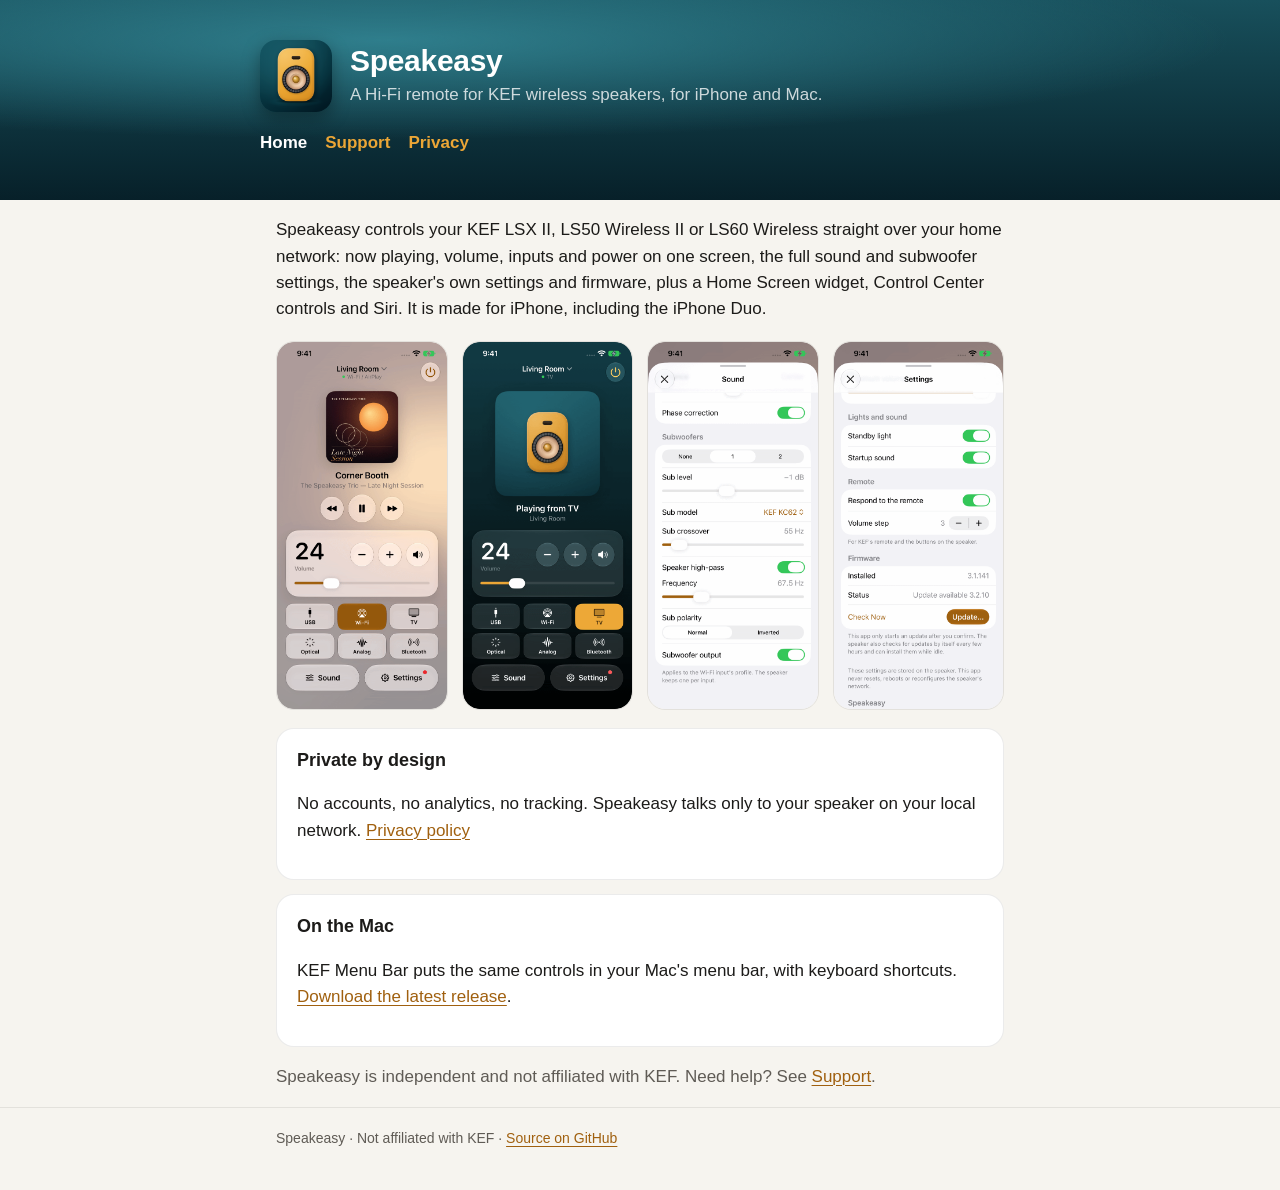
==== docs/index.html @ 291d0698 "Add a small GitHub Pages site with Support and Privacy pages docs/index.html, docs/support/ and docs" ====
<!doctype html>
<html lang="en">
<head>
  <meta charset="utf-8">
  <meta name="viewport" content="width=device-width, initial-scale=1">
  <title>Speakeasy</title>
  <meta name="description" content="Speakeasy is a native iPhone remote for KEF wireless speakers, with widgets, Control Center and Siri. Also available: KEF Menu Bar for Mac.">
  <meta name="color-scheme" content="light dark">
  <link rel="stylesheet" href="site.css">
  <link rel="icon" href="speakeasy-icon.png">
</head>
<body>
  <header class="hero">
    <div class="wrap">
      <img class="icon" src="speakeasy-icon.png" alt="">
      <div>
        <h1>Speakeasy</h1>
        <p>A Hi-Fi remote for KEF wireless speakers, for iPhone and Mac.</p>
      </div>
    </div>
    <div class="wrap">
      <nav class="top" aria-label="Site">
        <a href="./" aria-current="page">Home</a>
        <a href="support/">Support</a>
        <a href="privacy/">Privacy</a>
      </nav>
    </div>
  </header>

  <main class="wrap">
    <p>Speakeasy controls your KEF LSX II, LS50 Wireless II or LS60 Wireless straight over your home network: now playing, volume, inputs and power on one screen, the full sound and subwoofer settings, the speaker's own settings and firmware, plus a Home Screen widget, Control Center controls and Siri. It is made for iPhone, including the iPhone Duo.</p>

    <div class="shots">
      <img src="screenshots/01-remote.png" alt="The remote: album art, play controls, volume and inputs">
      <img src="screenshots/02-no-artwork-dark.png" alt="The remote in dark mode on the TV input">
      <img src="screenshots/03-sound.png" alt="Sound settings with the subwoofer section">
      <img src="screenshots/04-settings.png" alt="Speaker settings and firmware">
    </div>

    <div class="card">
      <h3>Private by design</h3>
      <p>No accounts, no analytics, no tracking. Speakeasy talks only to your speaker on your local network. <a href="privacy/">Privacy policy</a></p>
    </div>

    <div class="card">
      <h3>On the Mac</h3>
      <p>KEF Menu Bar puts the same controls in your Mac's menu bar, with keyboard shortcuts. <a href="https://github.com/zalberico/kef-menubar/releases/latest">Download the latest release</a>.</p>
    </div>

    <p class="muted">Speakeasy is independent and not affiliated with KEF. Need help? See <a href="support/">Support</a>.</p>
  </main>

  <footer>
    <div class="wrap">Speakeasy · Not affiliated with KEF · <a href="https://github.com/zalberico/kef-menubar">Source on GitHub</a></div>
  </footer>
</body>
</html>
---- docs/site.css ----
:root {
  --teal-top: #18505c;
  --teal-bottom: #072029;
  --teal-glow: #2f7e8c;
  --saffron: #eba636;
  --saffron-deep: #a0600f;
  --bg: #f6f4ef;
  --card: #ffffff;
  --text: #1c1b19;
  --muted: #5f5b55;
  --rule: rgba(0, 0, 0, 0.08);
  --link: var(--saffron-deep);
}
@media (prefers-color-scheme: dark) {
  :root {
    --bg: #0b1418;
    --card: #12212a;
    --text: #f2efe9;
    --muted: #a8b3b6;
    --rule: rgba(255, 255, 255, 0.10);
    --link: var(--saffron);
  }
}
* { box-sizing: border-box; }
html { -webkit-text-size-adjust: 100%; }
body {
  margin: 0;
  background: var(--bg);
  color: var(--text);
  font: 17px/1.55 -apple-system, BlinkMacSystemFont, "SF Pro Text", "Helvetica Neue", Helvetica, Arial, sans-serif;
}
a { color: var(--link); text-decoration-thickness: 1px; text-underline-offset: 3px; }
header.hero {
  background: radial-gradient(120% 90% at 30% 20%, var(--teal-glow) 0%, transparent 55%),
              linear-gradient(180deg, var(--teal-top), var(--teal-bottom));
  color: #fff;
  padding: 40px 16px 44px;
}
.wrap { max-width: 760px; margin: 0 auto; padding: 0 16px; }
header.hero .wrap { padding: 0; display: flex; gap: 18px; align-items: center; }
header.hero img.icon { width: 72px; height: 72px; border-radius: 16px; flex: none; box-shadow: 0 6px 18px rgba(0,0,0,.35); }
header.hero h1 { margin: 0; font-size: 30px; line-height: 1.15; letter-spacing: -0.01em; }
header.hero p { margin: 4px 0 0; color: rgba(255,255,255,.78); }
nav.top { margin-top: 18px; display: flex; gap: 18px; flex-wrap: wrap; }
nav.top a { color: var(--saffron); text-decoration: none; font-weight: 600; }
nav.top a[aria-current="page"] { color: #fff; }
main { padding: 28px 0 48px; }
h2 { font-size: 22px; margin: 32px 0 10px; letter-spacing: -0.01em; }
h3 { font-size: 18px; margin: 22px 0 6px; }
p, li { color: var(--text); }
.muted { color: var(--muted); }
.card {
  background: var(--card);
  border: 1px solid var(--rule);
  border-radius: 18px;
  padding: 18px 20px;
  margin: 14px 0;
}
.card h3:first-child { margin-top: 0; }
.button {
  display: inline-block;
  background: var(--saffron);
  color: #241703;
  font-weight: 650;
  text-decoration: none;
  padding: 11px 20px;
  border-radius: 999px;
}
.shots { display: grid; grid-template-columns: repeat(auto-fill, minmax(150px, 1fr)); gap: 14px; margin: 18px 0; }
.shots img { width: 100%; height: auto; border-radius: 18px; border: 1px solid var(--rule); }
table { border-collapse: collapse; width: 100%; }
td, th { text-align: left; padding: 8px 0; border-bottom: 1px solid var(--rule); vertical-align: top; }
th { width: 38%; color: var(--muted); font-weight: 500; padding-right: 12px; }
footer { border-top: 1px solid var(--rule); padding: 20px 0 40px; color: var(--muted); font-size: 14px; }
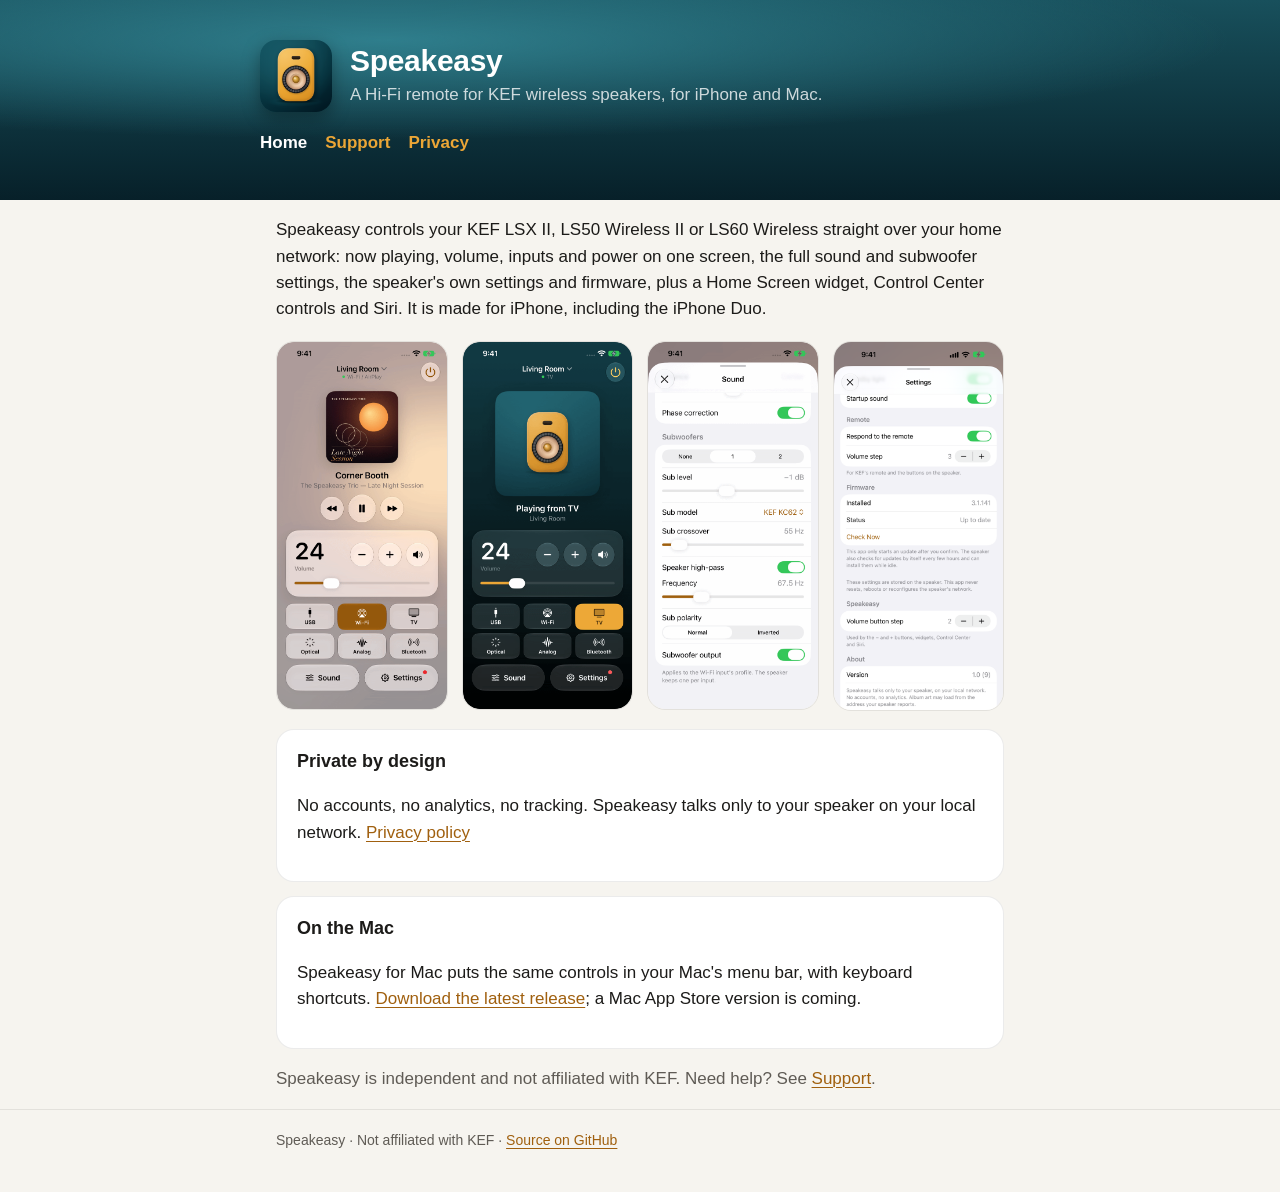
==== commit 83d52aaf: "Rename the Mac app to Speakeasy The menu bar app is now Speakeasy everywhere people see it: bundle a" ====
--- a/docs/index.html
+++ b/docs/index.html
@@ -4,7 +4,7 @@
   <meta charset="utf-8">
   <meta name="viewport" content="width=device-width, initial-scale=1">
   <title>Speakeasy</title>
-  <meta name="description" content="Speakeasy is a native iPhone remote for KEF wireless speakers, with widgets, Control Center and Siri. Also available: KEF Menu Bar for Mac.">
+  <meta name="description" content="Speakeasy is a native iPhone remote for KEF wireless speakers, with widgets, Control Center and Siri. Also available: Speakeasy for Mac, in the menu bar.">
   <meta name="color-scheme" content="light dark">
   <link rel="stylesheet" href="site.css">
   <link rel="icon" href="speakeasy-icon.png">
@@ -44,7 +44,7 @@
 
     <div class="card">
       <h3>On the Mac</h3>
-      <p>KEF Menu Bar puts the same controls in your Mac's menu bar, with keyboard shortcuts. <a href="https://github.com/zalberico/kef-menubar/releases/latest">Download the latest release</a>.</p>
+      <p>Speakeasy for Mac puts the same controls in your Mac's menu bar, with keyboard shortcuts. <a href="https://github.com/zalberico/kef-menubar/releases/latest">Download the latest release</a>; a Mac App Store version is coming.</p>
     </div>
 
     <p class="muted">Speakeasy is independent and not affiliated with KEF. Need help? See <a href="support/">Support</a>.</p>
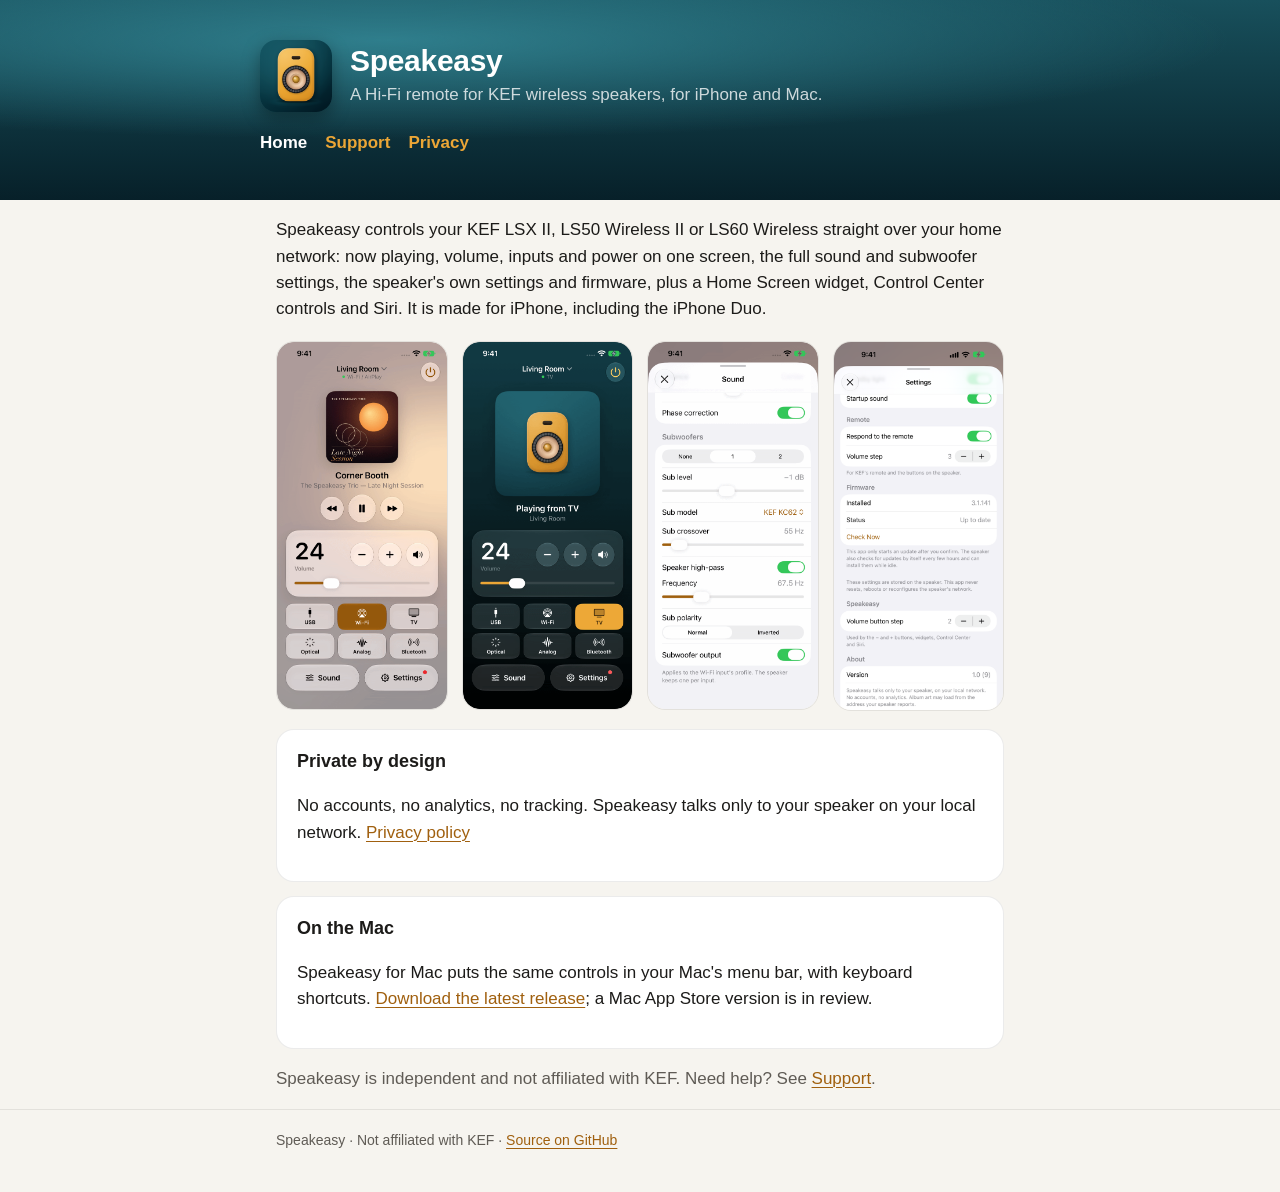
==== commit 95f055c1: "Point links at the renamed speakeasy repo and site The repository is now zalberico/speakeasy, so its" ====
--- a/docs/index.html
+++ b/docs/index.html
@@ -44,14 +44,14 @@
 
     <div class="card">
       <h3>On the Mac</h3>
-      <p>Speakeasy for Mac puts the same controls in your Mac's menu bar, with keyboard shortcuts. <a href="https://github.com/zalberico/kef-menubar/releases/latest">Download the latest release</a>; a Mac App Store version is coming.</p>
+      <p>Speakeasy for Mac puts the same controls in your Mac's menu bar, with keyboard shortcuts. <a href="https://github.com/zalberico/speakeasy/releases/latest">Download the latest release</a>; a Mac App Store version is in review.</p>
     </div>
 
     <p class="muted">Speakeasy is independent and not affiliated with KEF. Need help? See <a href="support/">Support</a>.</p>
   </main>
 
   <footer>
-    <div class="wrap">Speakeasy · Not affiliated with KEF · <a href="https://github.com/zalberico/kef-menubar">Source on GitHub</a></div>
+    <div class="wrap">Speakeasy · Not affiliated with KEF · <a href="https://github.com/zalberico/speakeasy">Source on GitHub</a></div>
   </footer>
 </body>
 </html>
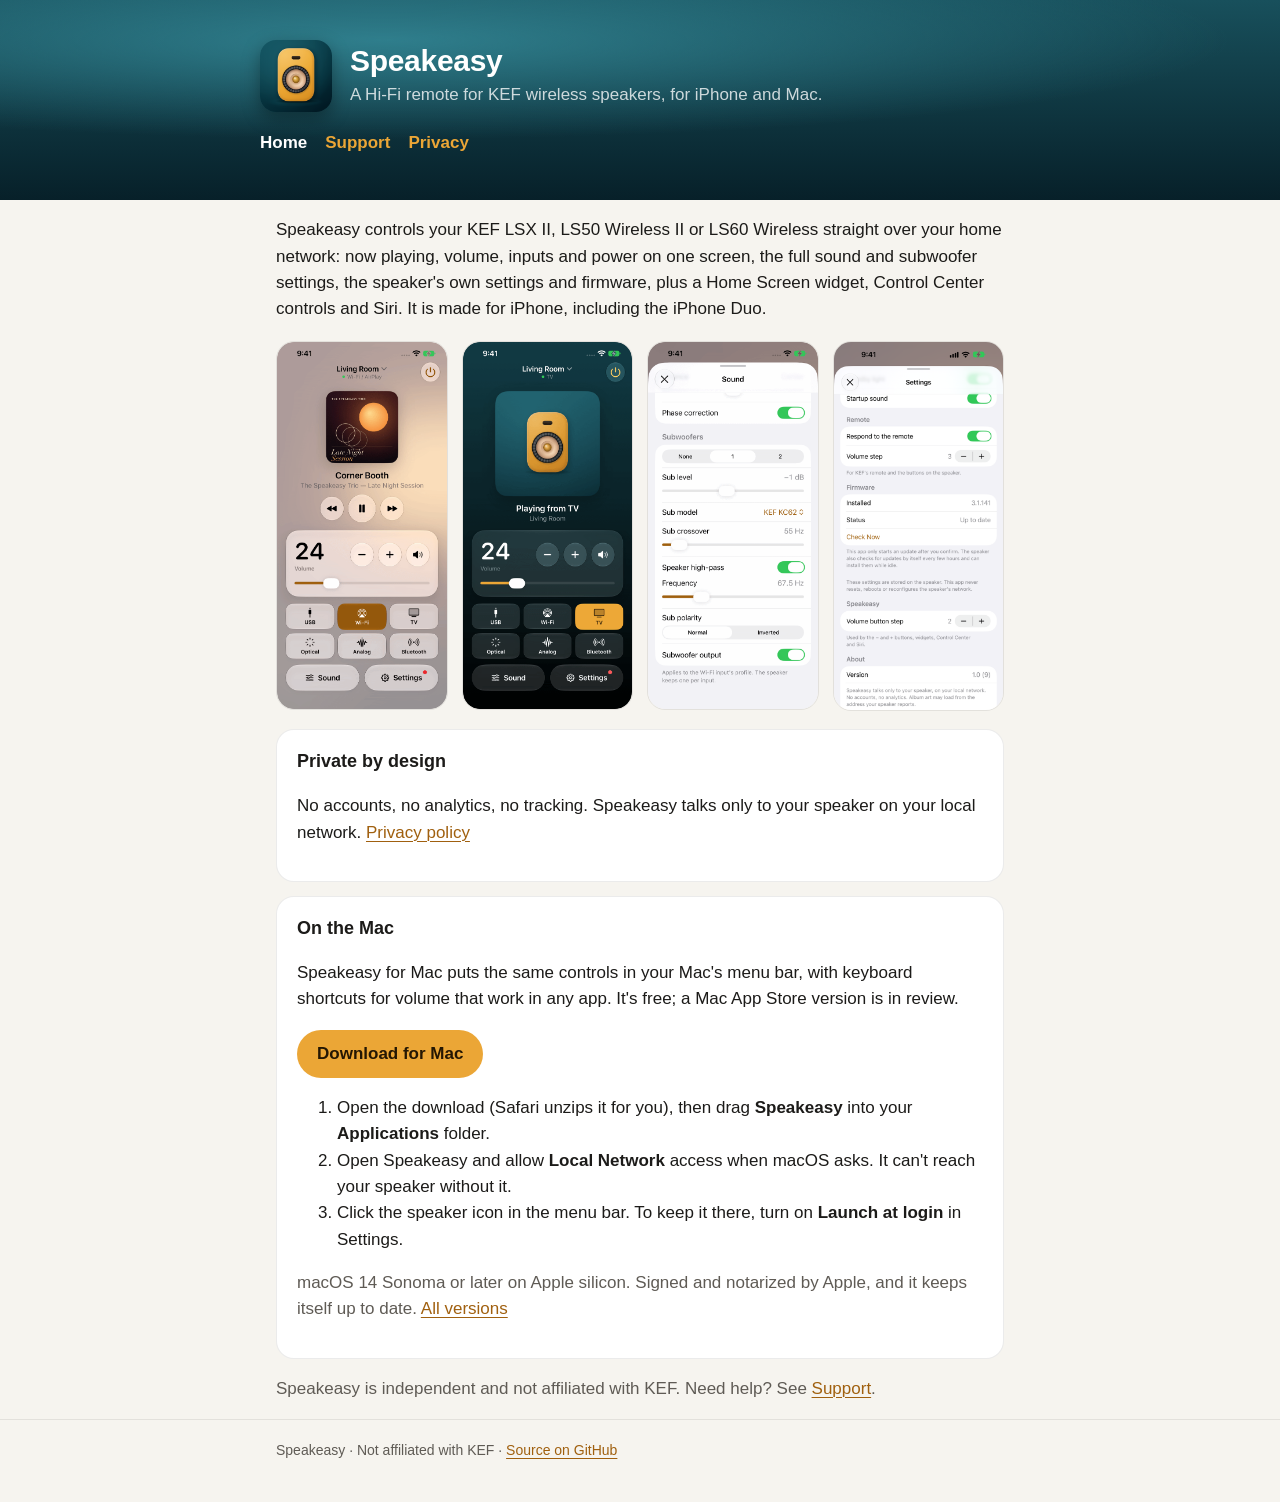
==== commit 5080445c: "Add a one-click Mac download to the README and website Releases now also upload the zip as Speakeasy" ====
--- a/docs/index.html
+++ b/docs/index.html
@@ -6,6 +6,17 @@
   <title>Speakeasy</title>
   <meta name="description" content="Speakeasy is a native iPhone remote for KEF wireless speakers, with widgets, Control Center and Siri. Also available: Speakeasy for Mac, in the menu bar.">
   <meta name="color-scheme" content="light dark">
+  <link rel="canonical" href="https://zalberico.com/speakeasy/">
+  <meta property="og:type" content="website">
+  <meta property="og:site_name" content="Speakeasy">
+  <meta property="og:url" content="https://zalberico.com/speakeasy/">
+  <meta property="og:title" content="Speakeasy: a Hi-Fi remote for KEF wireless speakers">
+  <meta property="og:description" content="A native remote for your KEF speakers on iPhone, with widgets, Control Center and Siri, and in your Mac's menu bar. No account, no cloud.">
+  <meta property="og:image" content="https://zalberico.com/speakeasy/social-card.png">
+  <meta property="og:image:width" content="1200">
+  <meta property="og:image:height" content="630">
+  <meta property="og:image:alt" content="Speakeasy on iPhone and in the Mac menu bar: power, volume, inputs and now playing for a KEF speaker">
+  <meta name="twitter:card" content="summary_large_image">
   <link rel="stylesheet" href="site.css">
   <link rel="icon" href="speakeasy-icon.png">
 </head>
@@ -44,7 +55,14 @@
 
     <div class="card">
       <h3>On the Mac</h3>
-      <p>Speakeasy for Mac puts the same controls in your Mac's menu bar, with keyboard shortcuts. <a href="https://github.com/zalberico/speakeasy/releases/latest">Download the latest release</a>; a Mac App Store version is in review.</p>
+      <p>Speakeasy for Mac puts the same controls in your Mac's menu bar, with keyboard shortcuts for volume that work in any app. It's free; a Mac App Store version is in review.</p>
+      <p><a class="button" href="https://github.com/zalberico/speakeasy/releases/latest/download/Speakeasy.zip">Download for Mac</a></p>
+      <ol>
+        <li>Open the download (Safari unzips it for you), then drag <b>Speakeasy</b> into your <b>Applications</b> folder.</li>
+        <li>Open Speakeasy and allow <b>Local Network</b> access when macOS asks. It can't reach your speaker without it.</li>
+        <li>Click the speaker icon in the menu bar. To keep it there, turn on <b>Launch at login</b> in Settings.</li>
+      </ol>
+      <p class="muted">macOS 14 Sonoma or later on Apple silicon. Signed and notarized by Apple, and it keeps itself up to date. <a href="https://github.com/zalberico/speakeasy/releases">All versions</a></p>
     </div>
 
     <p class="muted">Speakeasy is independent and not affiliated with KEF. Need help? See <a href="support/">Support</a>.</p>
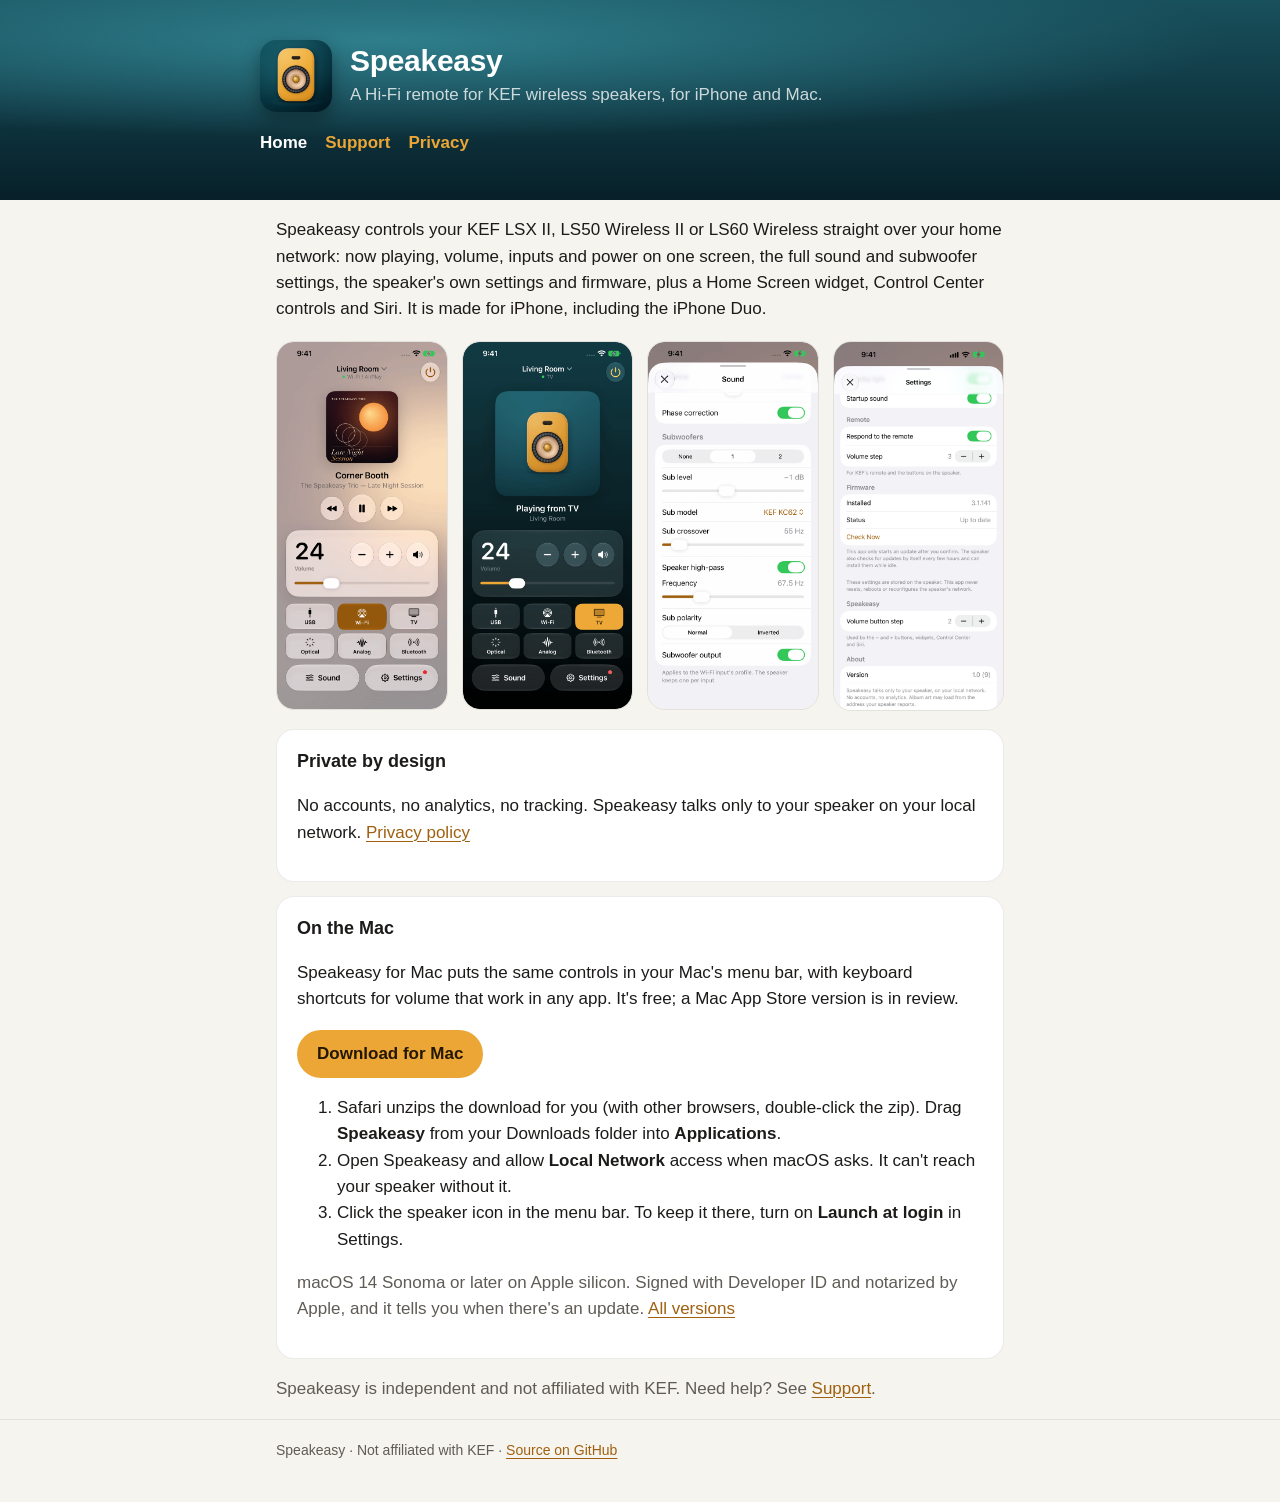
==== commit 9acfe7a5: "Tighten the Mac download copy Say the app tells you about updates rather than keeping itself up to d" ====
--- a/docs/index.html
+++ b/docs/index.html
@@ -58,11 +58,11 @@
       <p>Speakeasy for Mac puts the same controls in your Mac's menu bar, with keyboard shortcuts for volume that work in any app. It's free; a Mac App Store version is in review.</p>
       <p><a class="button" href="https://github.com/zalberico/speakeasy/releases/latest/download/Speakeasy.zip">Download for Mac</a></p>
       <ol>
-        <li>Open the download (Safari unzips it for you), then drag <b>Speakeasy</b> into your <b>Applications</b> folder.</li>
+        <li>Safari unzips the download for you (with other browsers, double-click the zip). Drag <b>Speakeasy</b> from your Downloads folder into <b>Applications</b>.</li>
         <li>Open Speakeasy and allow <b>Local Network</b> access when macOS asks. It can't reach your speaker without it.</li>
         <li>Click the speaker icon in the menu bar. To keep it there, turn on <b>Launch at login</b> in Settings.</li>
       </ol>
-      <p class="muted">macOS 14 Sonoma or later on Apple silicon. Signed and notarized by Apple, and it keeps itself up to date. <a href="https://github.com/zalberico/speakeasy/releases">All versions</a></p>
+      <p class="muted">macOS 14 Sonoma or later on Apple silicon. Signed with Developer ID and notarized by Apple, and it tells you when there's an update. <a href="https://github.com/zalberico/speakeasy/releases">All versions</a></p>
     </div>
 
     <p class="muted">Speakeasy is independent and not affiliated with KEF. Need help? See <a href="support/">Support</a>.</p>
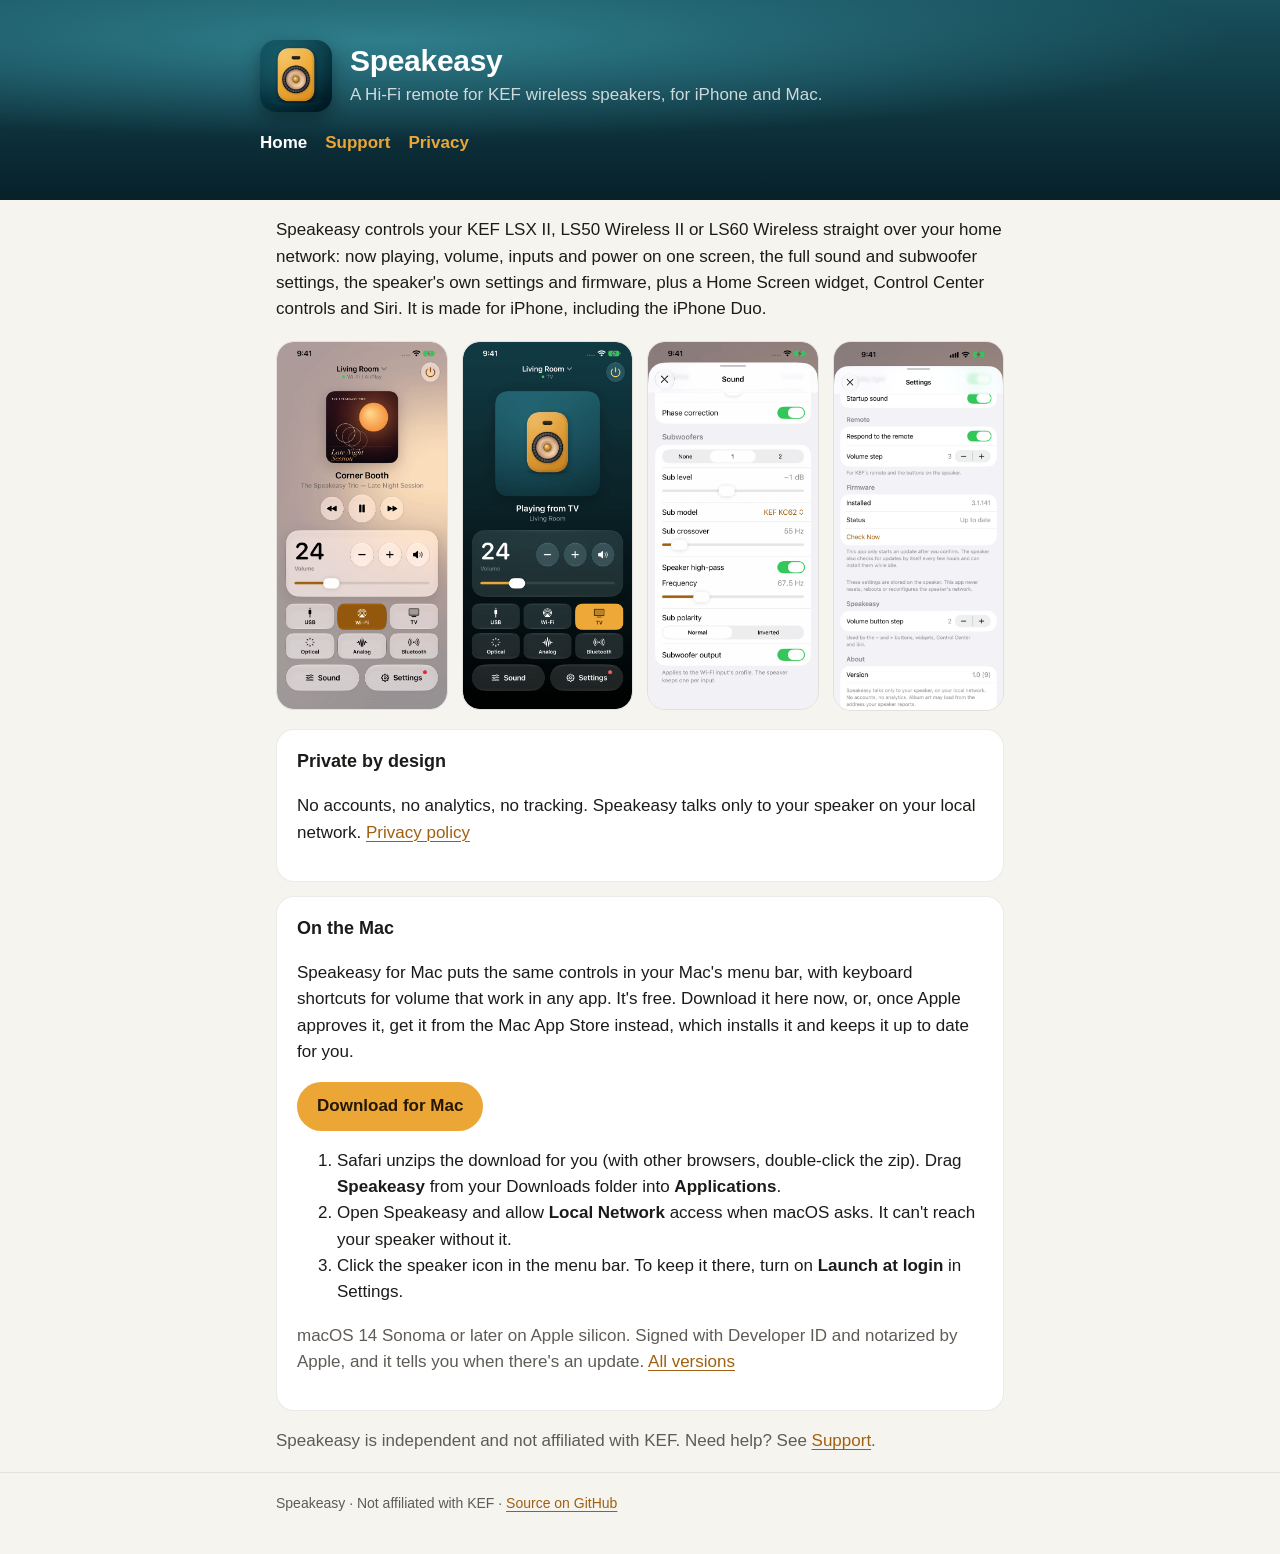
==== commit ec8d00bf: "Mention the Mac App Store as the other way to get the Mac app Co-Authored-By: Claude Opus 5.5 <norep" ====
--- a/docs/index.html
+++ b/docs/index.html
@@ -55,7 +55,7 @@
 
     <div class="card">
       <h3>On the Mac</h3>
-      <p>Speakeasy for Mac puts the same controls in your Mac's menu bar, with keyboard shortcuts for volume that work in any app. It's free; a Mac App Store version is in review.</p>
+      <p>Speakeasy for Mac puts the same controls in your Mac's menu bar, with keyboard shortcuts for volume that work in any app. It's free. Download it here now, or, once Apple approves it, get it from the Mac App Store instead, which installs it and keeps it up to date for you.</p>
       <p><a class="button" href="https://github.com/zalberico/speakeasy/releases/latest/download/Speakeasy.zip">Download for Mac</a></p>
       <ol>
         <li>Safari unzips the download for you (with other browsers, double-click the zip). Drag <b>Speakeasy</b> from your Downloads folder into <b>Applications</b>.</li>
